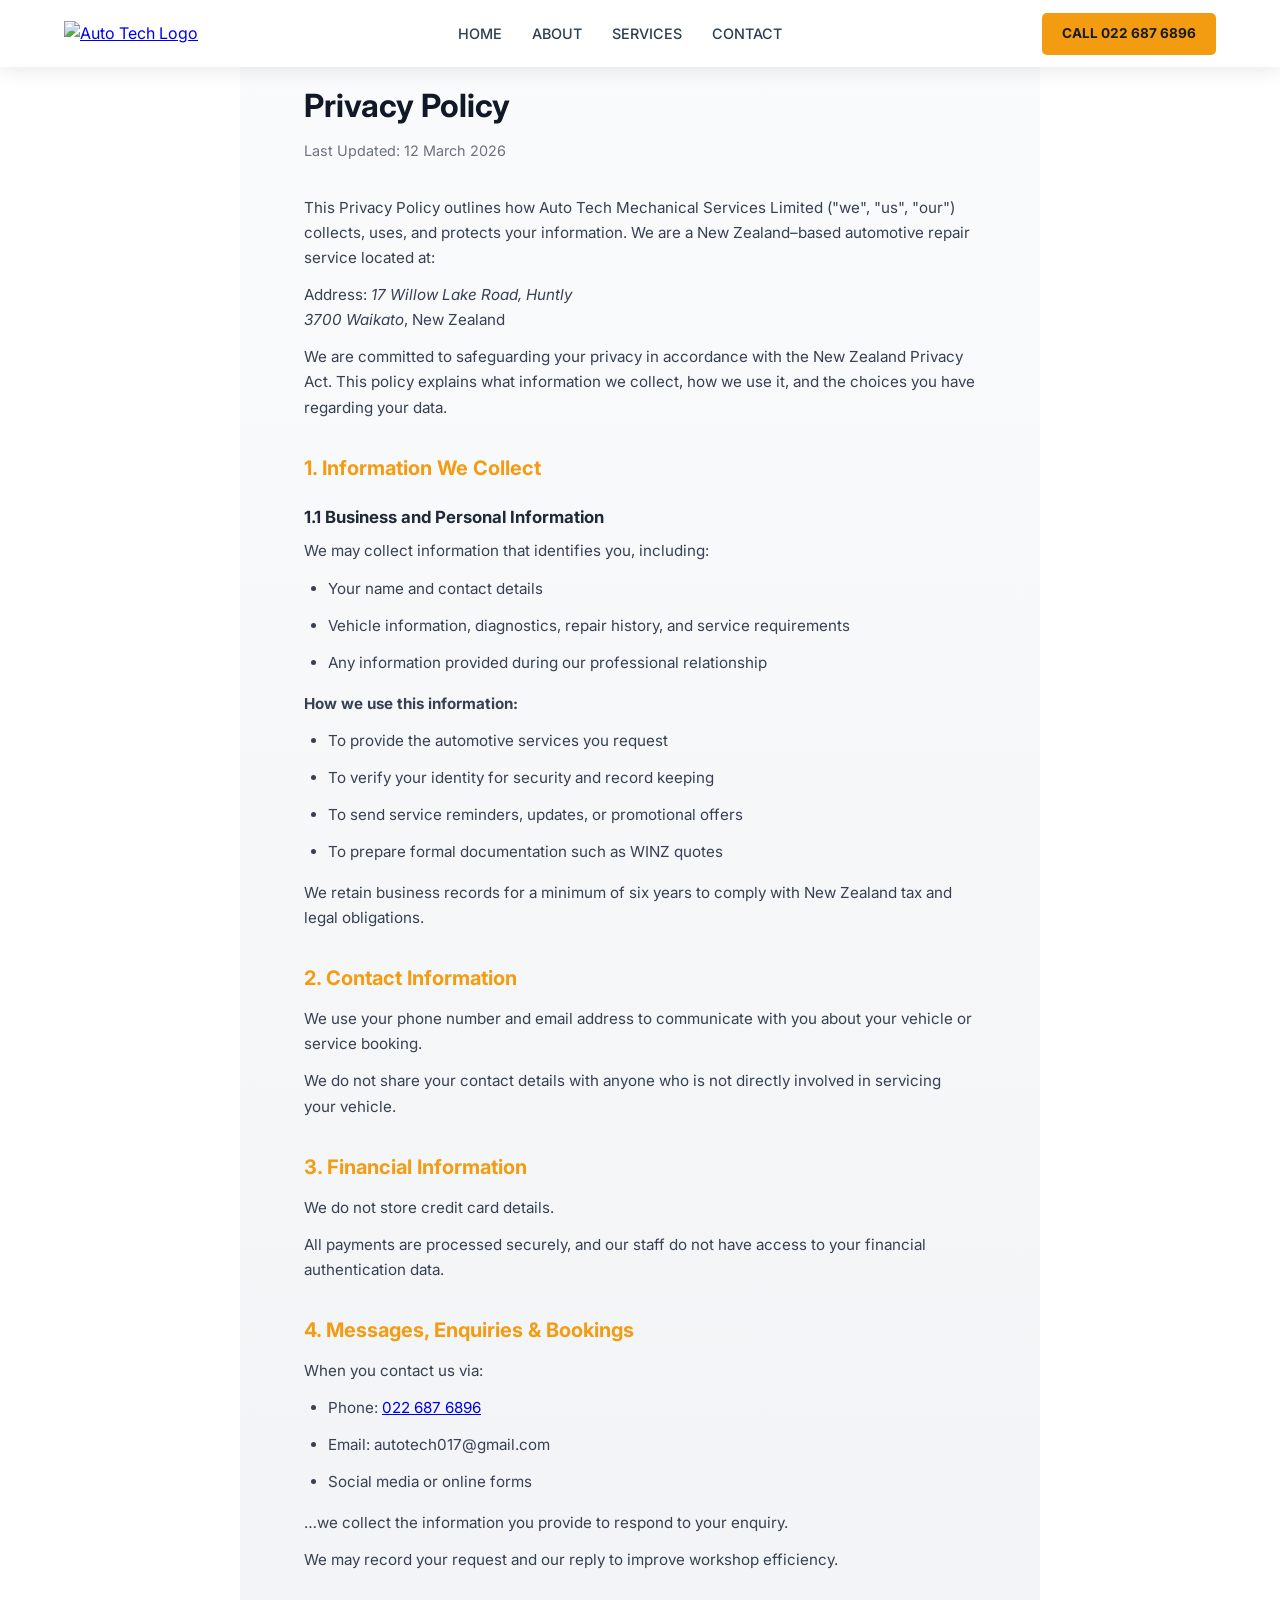
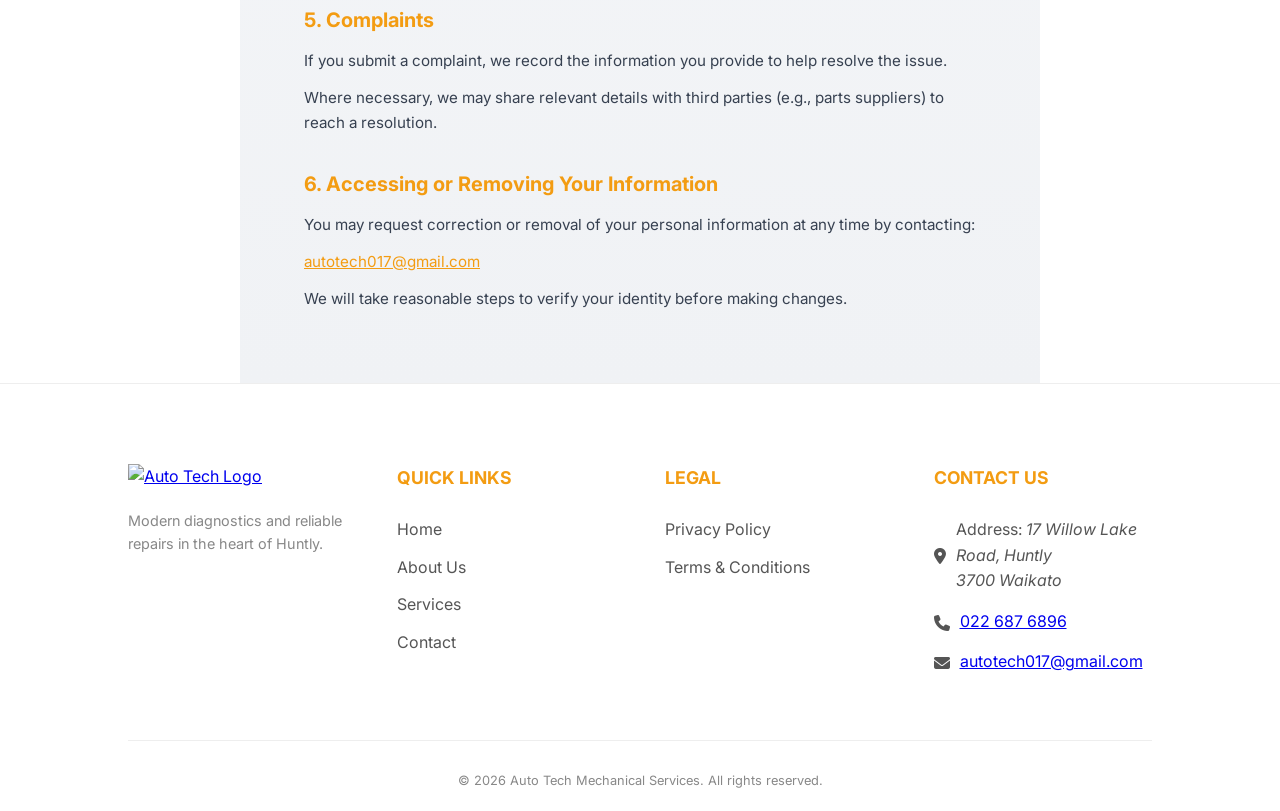
==== privacy.html @ fe9e1974 "Update header and footer in multiple HTML files: Wrap logo images in anchor tags for improved naviga" ====
<!DOCTYPE html>
<html lang="en">

<head>
  <meta charset="UTF-8">
  <meta name="viewport" content="width=device-width, initial-scale=1.0">
  <title>Privacy Policy | Auto Tech Mechanical Services</title>
  <meta name="description"
    content="Privacy Policy for Auto Tech Mechanical Services Limited. How we collect, use, and protect your information.">
  <link rel="stylesheet" href="assets/css/styles.css">
  <link rel="stylesheet" href="https://cdnjs.cloudflare.com/ajax/libs/font-awesome/6.4.0/css/all.min.css">
  <link href="https://fonts.googleapis.com/css2?family=Inter:wght@400;500;700;800;900&display=swap" rel="stylesheet">
  <style>
    .legal-page { max-width: 800px; margin: 0 auto; padding: 80px 5% 60px; color: #374151; }
    .legal-page h1 { font-size: 2rem; margin-bottom: 0.5rem; color: #111827; }
    .legal-page .updated { color: #6b7280; font-size: 0.9rem; margin-bottom: 2rem; }
    .legal-page h2 { font-size: 1.25rem; margin-top: 2rem; margin-bottom: 0.75rem; color: var(--primary-color); }
    .legal-page h3 { font-size: 1.05rem; margin-top: 1.25rem; margin-bottom: 0.5rem; color: #1f2937; }
    .legal-page p, .legal-page li { margin-bottom: 0.75rem; line-height: 1.65; font-size: 0.95rem; }
    .legal-page ul { padding-left: 1.5rem; margin-bottom: 1rem; }
  </style>
</head>

<body>
  <header>
    <div class="logo">
      <a href="index.html#hero">
        <img src="assets/img/logo-white.png" alt="Auto Tech Logo" class="header-logo">
      </a>
    </div>
    <nav>
      <ul class="nav-links">
        <li><a href="index.html#hero">Home</a></li>
        <li><a href="pages/about.html">About</a></li>
        <li><a href="pages/services.html">Services</a></li>
        <li><a href="pages/contact.html">Contact</a></li>
      </ul>
    </nav>
    <div class="header-right">
      <a href="tel:0226876896" class="cta-button">Call 022 687 6896</a>
      <div class="menu-toggle" id="mobile-menu">
        <i class="fas fa-bars"></i>
      </div>
    </div>
  </header>

  <main class="legal-page page-main-light" style="min-height: calc(100vh - 80px);">
    <h1>Privacy Policy</h1>
    <p class="updated">Last Updated: 12 March 2026</p>

    <p>This Privacy Policy outlines how Auto Tech Mechanical Services Limited ("we", "us", "our") collects, uses, and protects your information. We are a New Zealand–based automotive repair service located at:</p>
    <p>Address: <em>17 Willow Lake Road, Huntly</em><br><em>3700 Waikato</em>, New Zealand</p>
    <p>We are committed to safeguarding your privacy in accordance with the New Zealand Privacy Act. This policy explains what information we collect, how we use it, and the choices you have regarding your data.</p>

    <h2>1. Information We Collect</h2>
    <h3>1.1 Business and Personal Information</h3>
    <p>We may collect information that identifies you, including:</p>
    <ul>
      <li>Your name and contact details</li>
      <li>Vehicle information, diagnostics, repair history, and service requirements</li>
      <li>Any information provided during our professional relationship</li>
    </ul>
    <p><strong>How we use this information:</strong></p>
    <ul>
      <li>To provide the automotive services you request</li>
      <li>To verify your identity for security and record keeping</li>
      <li>To send service reminders, updates, or promotional offers</li>
      <li>To prepare formal documentation such as WINZ quotes</li>
    </ul>
    <p>We retain business records for a minimum of six years to comply with New Zealand tax and legal obligations.</p>

    <h2>2. Contact Information</h2>
    <p>We use your phone number and email address to communicate with you about your vehicle or service booking.</p>
    <p>We do not share your contact details with anyone who is not directly involved in servicing your vehicle.</p>

    <h2>3. Financial Information</h2>
    <p>We do not store credit card details.</p>
    <p>All payments are processed securely, and our staff do not have access to your financial authentication data.</p>

    <h2>4. Messages, Enquiries &amp; Bookings</h2>
    <p>When you contact us via:</p>
    <ul>
      <li>Phone: <a href="tel:0226876896">022 687 6896</a></li>
      <li>Email: autotech017@gmail.com</li>
      <li>Social media or online forms</li>
    </ul>
    <p>…we collect the information you provide to respond to your enquiry.</p>
    <p>We may record your request and our reply to improve workshop efficiency.</p>

    <h2>5. Complaints</h2>
    <p>If you submit a complaint, we record the information you provide to help resolve the issue.</p>
    <p>Where necessary, we may share relevant details with third parties (e.g., parts suppliers) to reach a resolution.</p>

    <h2>6. Accessing or Removing Your Information</h2>
    <p>You may request correction or removal of your personal information at any time by contacting:</p>
    <p><a href="mailto:autotech017@gmail.com" style="color: #f39c12;">autotech017@gmail.com</a></p>
    <p>We will take reasonable steps to verify your identity before making changes.</p>
  </main>

  <footer style="margin-top: 0;">
    <div class="footer-grid">
      <div class="footer-col">
        <div class="footer-logo-container">
          <a href="index.html#hero">
            <img src="assets/img/logo-white.png" alt="Auto Tech Logo" class="footer-logo">
          </a>
        </div>
        <p style="color: #888; font-size: 0.9rem;">Modern diagnostics and reliable repairs in the heart of Huntly.</p>
      </div>
      <div class="footer-col">
        <h4>Quick Links</h4>
        <ul>
          <li><a href="index.html#hero">Home</a></li>
          <li><a href="pages/about.html">About Us</a></li>
          <li><a href="pages/services.html">Services</a></li>
          <li><a href="pages/contact.html">Contact</a></li>
        </ul>
      </div>
      <div class="footer-col">
        <h4>Legal</h4>
        <ul>
          <li><a href="privacy.html">Privacy Policy</a></li>
          <li><a href="terms.html">Terms &amp; Conditions</a></li>
        </ul>
      </div>
      <div class="footer-col contact-info">
        <h4>Contact Us</h4>
        <p><i class="fas fa-map-marker-alt"></i><span class="footer-address-text">Address: <em>17 Willow Lake Road, Huntly</em><br><em>3700 Waikato</em></span></p>
        <p><i class="fas fa-phone"></i> <a href="tel:0226876896">022 687 6896</a></p>
        <p><i class="fas fa-envelope"></i> <a href="mailto:autotech017@gmail.com">autotech017@gmail.com</a></p>
      </div>
    </div>
    <div class="copyright">
      &copy; 2026 Auto Tech Mechanical Services. All rights reserved.
    </div>
  </footer>

  <script src="assets/js/script.js"></script>
</body>

</html>
---- assets/css/styles.css ----
:root {
    --primary-color: #f39c12;
    /* Vibrant Orange for accents */
    --secondary-color: #2c3e50;
    /* Deep Blue/Gray for structure */
    --accent-color: #e67e22;
    --text-color: #333;
    --light-text: #f4f4f4;
    --bg-color: #fff;
    --dark-bg: #1a1a1a;
    --glass-bg: rgba(255, 255, 255, 0.1);
    --transition: all 0.3s ease;
}

* {
    margin: 0;
    padding: 0;
    box-sizing: border-box;
    font-family: 'Inter', -apple-system, BlinkMacSystemFont, 'Segoe UI', Roboto, sans-serif;
}

body {
    background-color: var(--bg-color);
    color: var(--text-color);
    line-height: 1.6;
    overflow-x: hidden;
}

/* Header & Navigation */
header {
    background: #fff;
    backdrop-filter: blur(10px);
    position: fixed;
    width: 100%;
    z-index: 1000;
    padding: 0.8rem 5%;
    display: flex;
    justify-content: space-between;
    align-items: center;
    box-shadow: 0 2px 20px rgba(0, 0, 0, 0.1);
}

.header-right {
    display: flex;
    align-items: center;
    gap: 20px;
}

.menu-toggle {
    display: none;
    color: var(--secondary-color);
    font-size: 1.5rem;
    cursor: pointer;
}

.cta-button {
    background: var(--primary-color);
    color: #1a1a1a;
    padding: 10px 20px;
    border-radius: 5px;
    text-decoration: none;
    font-weight: 700;
    text-transform: uppercase;
    font-size: 0.85rem;
    transition: var(--transition);
    border: none;
    cursor: pointer;
    white-space: nowrap;
}

.cta-button:hover {
    background: #fff;
    transform: translateY(-2px);
    box-shadow: 0 5px 15px rgba(243, 156, 18, 0.4);
}

.logo {
    display: flex;
    align-items: center;
    transition: var(--transition);
}

.logo:hover {
    transform: translateY(-2px);
    opacity: 0.9;
}

.header-logo {
    height: 40px;
    width: auto;
}

.footer-logo-container {
    display: flex;
    margin-bottom: 20px;
    align-items: center;
}

.footer-logo {
    height: 55px;
    width: auto;
}

nav ul {
    display: flex;
    list-style: none;
    gap: 30px;
}

nav ul li a {
    text-decoration: none;
    color: var(--secondary-color);
    font-weight: 500;
    transition: var(--transition);
    font-size: 0.9rem;
    text-transform: uppercase;
}

nav ul li a:hover {
    color: var(--primary-color);
}

/* Hero Section */
#hero {
    height: 100vh;
    background: linear-gradient(rgba(0, 0, 0, 0.6), rgba(0, 0, 0, 0.8)), url('../img/auto_tech_hero.png') center/cover no-repeat;
    display: flex;
    flex-direction: column;
    justify-content: center;
    align-items: center;
    text-align: center;
    color: var(--light-text);
    padding: 0 10%;
}

#hero h1 {
    font-size: 4rem;
    margin-bottom: 20px;
    font-weight: 900;
    text-transform: uppercase;
    letter-spacing: -2px;
}

#hero h1 span {
    color: var(--primary-color);
}

#hero p {
    font-size: 1.2rem;
    max-width: 700px;
    margin-bottom: 40px;
    opacity: 0.9;
}

.hero-btns {
    display: flex;
    gap: 20px;
}

.secondary-btn {
    background: transparent;
    color: white;
    border: 2px solid white;
    padding: 12px 25px;
    border-radius: 5px;
    text-decoration: none;
    font-weight: 700;
    text-transform: uppercase;
    transition: var(--transition);
}

.secondary-btn:hover {
    background: white;
    color: #1a1a1a;
}

/* Services Section */
#services {
    padding: 100px 10%;
    background: #fdfdfd;
}

.section-header {
    text-align: center;
    margin-bottom: 60px;
}

.section-header h2 {
    font-size: 2.5rem;
    color: var(--secondary-color);
    text-transform: uppercase;
    margin-bottom: 15px;
}

.underline {
    width: 60px;
    height: 4px;
    background: var(--primary-color);
    margin: 0 auto;
}

.services-grid {
    display: grid;
    grid-template-columns: repeat(auto-fit, minmax(300px, 1fr));
    gap: 30px;
}

.service-card {
    background: white;
    padding: 40px;
    border-radius: 12px;
    box-shadow: 0 10px 40px rgba(0, 0, 0, 0.05);
    transition: var(--transition);
    border-bottom: 4px solid transparent;
}

.service-card:hover {
    transform: translateY(-10px);
    border-bottom: 4px solid var(--primary-color);
}

.service-card i {
    font-size: 2.5rem;
    color: var(--primary-color);
    margin-bottom: 20px;
    display: block;
}

.service-card h3 {
    margin-bottom: 15px;
    font-size: 1.4rem;
    color: var(--secondary-color);
}

.service-card p {
    color: #666;
    font-size: 0.95rem;
}

/* Premium Services Page Styles */
.premium-services-page {
    position: relative;
    background-color: var(--bg-color);
}

.premium-service-cards {
    display: flex;
    flex-direction: column;
    gap: 40px;
    max-width: 1000px;
    margin: 0 auto;
}

.p-service-card {
    display: flex;
    align-items: center;
    background: white;
    border-radius: 15px;
    padding: 40px;
    box-shadow: 0 15px 40px rgba(0, 0, 0, 0.06);
    transition: var(--transition);
    border-left: 5px solid transparent;
}

.p-service-card:hover {
    transform: translateY(-5px);
    box-shadow: 0 20px 50px rgba(0, 0, 0, 0.1);
    border-left: 5px solid var(--primary-color);
}

.p-service-icon {
    flex: 0 0 100px;
    height: 100px;
    background: rgba(243, 156, 18, 0.1);
    border-radius: 50%;
    display: flex;
    align-items: center;
    justify-content: center;
    margin-right: 40px;
}

.p-service-icon i {
    font-size: 2.5rem;
    color: var(--primary-color);
}

.p-service-content {
    flex: 1;
}

.p-service-content h3 {
    font-size: 1.8rem;
    color: var(--secondary-color);
    margin-bottom: 15px;
}

.p-service-content p {
    font-size: 1.1rem;
    color: #555;
    line-height: 1.6;
}

/* Light page wrapper (about, legal) */
.page-main-light {
    background: linear-gradient(180deg, #fafbfc 0%, #f0f2f5 100%);
    color: var(--text-color);
}

/* Premium About Section */
.premium-about-section {
    padding: 100px 10%;
    background: linear-gradient(rgba(0, 0, 0, 0.65), rgba(0, 0, 0, 0.75)), url('../img/auto_tech_hero.png') center/cover no-repeat;
    color: var(--text-color);
    position: relative;
    overflow: hidden;
}

.about-container {
    position: relative;
    z-index: 2;
    display: flex;
    gap: 60px;
    align-items: center;
    justify-content: space-between;
}

.about-text-content {
    flex: 1.2;
}

.premium-about-section .section-title {
    font-size: 3rem;
    text-transform: uppercase;
    font-weight: 900;
    margin-bottom: 30px;
    letter-spacing: 1px;
    color: #fff;
}

.premium-about-section .section-title span {
    color: var(--primary-color);
}

.premium-about-section .about-paragraphs p {
    font-size: 1.15rem;
    line-height: 1.8;
    margin-bottom: 20px;
    color: #e5e7eb;
}

.premium-about-section .about-paragraphs strong {
    color: var(--primary-color);
    font-weight: 700;
}

.section-title {
    font-size: 3rem;
    text-transform: uppercase;
    font-weight: 900;
    margin-bottom: 30px;
    letter-spacing: 1px;
    color: var(--secondary-color);
}

.section-title span {
    color: var(--primary-color);
}

.about-paragraphs p {
    font-size: 1.15rem;
    line-height: 1.8;
    margin-bottom: 20px;
    color: #374151;
}

.about-paragraphs strong {
    color: var(--primary-color);
    font-weight: 700;
}

.social-link {
    margin-top: 30px;
}

.social-link a {
    display: inline-flex;
    align-items: center;
    gap: 10px;
    background: #1877F2;
    color: #fff;
    padding: 12px 25px;
    border-radius: 8px;
    text-decoration: none;
    font-weight: 700;
    font-size: 1.1rem;
    transition: var(--transition);
}

.social-link a:hover {
    background: #166fe5;
    transform: translateY(-3px);
    box-shadow: 0 10px 20px rgba(24, 119, 242, 0.4);
}

.about-services-content {
    flex: 1;
    background: #fff;
    border: 1px solid #e5e7eb;
    padding: 40px;
    border-radius: 16px;
    box-shadow: 0 25px 50px -12px rgba(0, 0, 0, 0.08);
}

.services-list-title {
    font-size: 1.8rem;
    color: var(--primary-color);
    margin-bottom: 25px;
    text-transform: uppercase;
    border-bottom: 3px solid rgba(243, 156, 18, 0.35);
    padding-bottom: 15px;
}

.premium-services-list {
    list-style: none;
    display: grid;
    grid-template-columns: 1fr 1fr;
    gap: 20px 15px;
}

.premium-services-list li {
    font-size: 1.05rem;
    display: flex;
    align-items: flex-start;
    gap: 12px;
    transition: var(--transition);
    line-height: 1.4;
    color: #374151;
}

.premium-services-list li:hover {
    transform: translateX(5px);
    color: var(--primary-color);
}

.premium-services-list li i {
    color: var(--primary-color);
    font-size: 1.2rem;
    margin-top: 3px;
    flex-shrink: 0;
}

/* Footer */
footer {
    background: #fff;
    color: var(--text-color);
    padding: 80px 10% 20px;
    border-top: 1px solid #eee;
}

.footer-grid {
    display: grid;
    grid-template-columns: repeat(auto-fit, minmax(200px, 1fr));
    gap: 50px;
    margin-bottom: 50px;
}

.footer-col h4 {
    margin-bottom: 25px;
    font-size: 1.1rem;
    text-transform: uppercase;
    color: var(--primary-color);
}

.footer-col ul {
    list-style: none;
}

.footer-col ul li {
    margin-bottom: 12px;
}

.footer-col ul li a {
    color: #555;
    text-decoration: none;
    transition: var(--transition);
}

.footer-col ul li a:hover {
    color: var(--primary-color);
    padding-left: 5px;
}

.contact-info p {
    margin-bottom: 15px;
    display: flex;
    align-items: center;
    gap: 10px;
    color: #555;
}

.contact-info p i {
    margin-top: 2px;
}

.contact-info p a {
    word-break: break-all;
}

.copyright {
    text-align: center;
    padding-top: 30px;
    border-top: 1px solid #eee;
    font-size: 0.8rem;
    color: #888;
}

/* Contact Page / Section */
.contact-section {
    padding: 120px 10% 60px;
    background: var(--bg-color);
    display: flex;
    gap: 50px;
    align-items: flex-start;
    min-height: 80vh;
}

.contact-info-block {
    flex: 1;
}

.contact-info-block h2 {
    font-size: 2.5rem;
    margin-bottom: 20px;
    color: var(--secondary-color);
    text-transform: uppercase;
}

.contact-info-block h2 span {
    color: var(--primary-color);
}

.contact-info-block p {
    color: #666;
    margin-bottom: 30px;
    font-size: 1.1rem;
}

.contact-details-list {
    list-style: none;
}

.contact-details-list li {
    margin-bottom: 20px;
    display: flex;
    align-items: center;
    gap: 15px;
    font-size: 1.1rem;
    color: var(--secondary-color);
    font-weight: 500;
}

.contact-details-list li a {
    word-break: break-all;
}

.contact-details-list i {
    font-size: 1.5rem;
    color: var(--primary-color);
    width: 30px;
    text-align: center;
}

.contact-address-text,
.footer-address-text {
    display: inline-block;
}

.contact-form-block {
    flex: 1;
    background: white;
    padding: 40px;
    border-radius: 12px;
    box-shadow: 0 10px 40px rgba(0, 0, 0, 0.05);
    width: 100%;
}

.contact-form-block form {
    display: flex;
    flex-direction: column;
    gap: 20px;
}

.contact-form-block input,
.contact-form-block textarea {
    width: 100%;
    padding: 15px;
    border: 1px solid #ddd;
    border-radius: 5px;
    font-size: 1rem;
    font-family: inherit;
    transition: var(--transition);
}

.contact-form-block input:focus,
.contact-form-block textarea:focus {
    outline: none;
    border-color: var(--primary-color);
}

.submit-btn {
    background: var(--primary-color);
    color: #1a1a1a;
    padding: 15px;
    border: none;
    border-radius: 5px;
    font-size: 1.1rem;
    font-weight: 700;
    text-transform: uppercase;
    cursor: pointer;
    transition: var(--transition);
}

.submit-btn:hover {
    background: #1a1a1a;
    color: white;
    transform: translateY(-2px);
}

/* ========== RESPONSIVE ========== */

/* Base responsive */
img {
    max-width: 100%;
    height: auto;
}

/* Tablet and below */
@media (max-width: 992px) {
    header {
        padding: 0.6rem 4%;
    }

    #hero h1 {
        font-size: 3rem;
    }

    #hero p {
        font-size: 1.1rem;
    }

    .section-header h2 {
        font-size: 2rem;
    }

    #services {
        padding: 80px 5%;
    }

    .services-grid {
        gap: 25px;
    }

    .premium-about-section {
        padding: 60px 5%;
    }

    .about-container {
        gap: 40px;
    }

    .section-title {
        font-size: 2.5rem;
    }

    .contact-section {
        padding: 100px 5% 50px;
        gap: 40px;
    }

    .contact-info-block h2 {
        font-size: 2rem;
    }

    footer {
        padding: 60px 5% 20px;
    }

    .footer-grid {
        gap: 40px;
        margin-bottom: 40px;
    }

    .index-about-section {
        flex-direction: column !important;
        padding: 60px 5% !important;
        gap: 30px !important;
        text-align: center;
    }

    .index-about-copy {
        max-width: 100% !important;
    }

    .index-about-section .about-stats {
        flex-wrap: wrap !important;
        justify-content: center;
        gap: 28px !important;
    }

    .index-about-badge {
        order: -1;
    }

    .index-about-badge .about-badge-track {
        width: 70px !important;
        height: 200px !important;
    }

    .index-about-badge .about-badge-track i {
        font-size: 3rem !important;
    }
}

/* Mobile */
@media (max-width: 768px) {
    header {
        padding: 0.5rem 4%;
    }

    .header-logo {
        height: 34px;
    }

    .menu-toggle {
        display: flex !important;
        align-items: center;
        justify-content: center;
        min-width: 44px;
        min-height: 44px;
    }

    nav {
        display: none;
        position: absolute;
        top: 100%;
        left: 0;
        width: 100%;
        background: #fff;
        padding: 20px;
        box-shadow: 0 10px 20px rgba(0, 0, 0, 0.1);
    }

    nav.active {
        display: block;
    }

    nav ul {
        flex-direction: column;
        gap: 16px;
        text-align: center;
    }

    nav ul li a {
        display: block;
        padding: 12px;
        min-height: 44px;
        display: flex;
        align-items: center;
        justify-content: center;
    }

    .cta-button {
        padding: 10px 16px;
        font-size: 0.8rem;
        min-height: 44px;
        display: inline-flex;
        align-items: center;
        justify-content: center;
    }

    #hero {
        padding: 0 5%;
        min-height: 100vh;
        min-height: 100dvh;
    }

    #hero h1 {
        font-size: 2.2rem;
        line-height: 1.2;
    }

    #hero p {
        font-size: 1rem;
        margin-bottom: 30px;
    }

    .hero-btns {
        flex-direction: column;
        width: 100%;
        max-width: 280px;
        gap: 12px;
    }

    .hero-btns a {
        width: 100%;
        text-align: center;
        min-height: 48px;
        display: flex;
        align-items: center;
        justify-content: center;
    }

    .section-header h2 {
        font-size: 1.75rem;
    }

    #services {
        padding: 60px 5%;
    }

    .services-grid {
        grid-template-columns: 1fr;
        gap: 20px;
    }

    .service-card {
        padding: 28px 24px;
    }

    .service-card i {
        font-size: 2rem;
    }

    .service-card h3 {
        font-size: 1.25rem;
    }

    .about-container {
        flex-direction: column;
        text-align: center;
        gap: 30px;
    }

    .about-text-content {
        order: 1;
    }

    .about-services-content {
        order: 2;
        padding: 28px 24px;
    }

    .section-title {
        font-size: 2rem;
    }

    .about-paragraphs p {
        font-size: 1rem;
    }

    .premium-services-list {
        grid-template-columns: 1fr;
        text-align: left;
    }

    .premium-about-section {
        padding: 60px 5%;
    }

    .contact-section {
        flex-direction: column;
        padding: 90px 5% 40px;
        gap: 30px;
    }

    .contact-info-block h2 {
        font-size: 1.75rem;
    }

    .contact-form-block {
        padding: 28px 24px;
    }

    .contact-form-block input,
    .contact-form-block textarea {
        padding: 14px;
    }

    .submit-btn {
        min-height: 48px;
    }

    .p-service-card {
        flex-direction: column;
        text-align: center;
        padding: 28px 24px;
    }

    .p-service-icon {
        margin-right: 0;
        margin-bottom: 20px;
        flex: 0 0 80px;
        height: 80px;
    }

    .p-service-icon i {
        font-size: 2rem;
    }

    .p-service-content h3 {
        font-size: 1.5rem;
    }

    .p-service-content p {
        font-size: 1rem;
    }

    .premium-services-page {
        padding: 40px 5% !important;
    }

    footer {
        padding: 50px 5% 20px;
    }

    .footer-grid {
        grid-template-columns: 1fr;
        gap: 35px;
        margin-bottom: 35px;
        text-align: center;
    }

    .footer-logo-container {
        justify-content: center;
    }

    .footer-col ul {
        padding-left: 0;
    }

    .contact-info p {
        justify-content: center;
    }

    .copyright {
        font-size: 0.75rem;
        padding-top: 25px;
        line-height: 1.6;
    }

    .index-about-section .about-heading {
        font-size: 1.75rem !important;
    }

    .index-about-section .about-intro,
    .index-about-section p {
        font-size: 1rem !important;
    }

    .index-about-section .about-stat-value {
        font-size: 2rem !important;
    }

    .index-about-section .about-stats {
        gap: 24px !important;
    }
}

/* Small phones */
@media (max-width: 480px) {
    header {
        padding: 0.5rem 3%;
    }

    .cta-button {
        white-space: normal;
        text-align: center;
        padding: 10px 12px;
        font-size: 0.75rem;
    }

    #hero h1 {
        font-size: 1.85rem;
    }

    #hero p {
        font-size: 0.95rem;
    }

    .section-header h2 {
        font-size: 1.5rem;
    }

    #services {
        padding: 50px 4%;
    }

    .service-card {
        padding: 24px 20px;
    }

    .premium-about-section {
        padding: 50px 4%;
    }

    .about-container {
        gap: 24px;
    }

    .section-title {
        font-size: 1.75rem;
    }

    .about-services-content {
        padding: 24px 20px;
    }

    .services-list-title {
        font-size: 1.5rem;
    }

    .contact-section {
        padding: 80px 4% 30px;
    }

    .contact-info-block h2 {
        font-size: 1.5rem;
    }

    .contact-form-block {
        padding: 24px 20px;
    }

    footer {
        padding: 40px 4% 20px;
    }

    .footer-col h4 {
        font-size: 1rem;
    }

    .index-about-section {
        padding: 50px 4% !important;
    }

    .index-about-section .about-heading {
        font-size: 1.5rem !important;
    }

    .index-about-section .about-stats {
        flex-direction: column;
        align-items: center;
    }
}

/* Legal pages responsive */
@media (max-width: 768px) {
    .legal-page {
        padding: 80px 5% 50px !important;
    }

    .legal-page h1 {
        font-size: 1.75rem;
    }

    .legal-page h2 {
        font-size: 1.15rem;
    }
}

@media (max-width: 480px) {
    .legal-page {
        padding: 70px 4% 40px !important;
    }

    .legal-page h1 {
        font-size: 1.5rem;
    }
}

/* Map section */
@media (max-width: 768px) {
    .map-section {
        height: 350px !important;
    }
}

@media (max-width: 480px) {
    .map-section {
        height: 280px !important;
    }
}

/* Prevent horizontal scroll */
html {
    overflow-x: hidden;
}
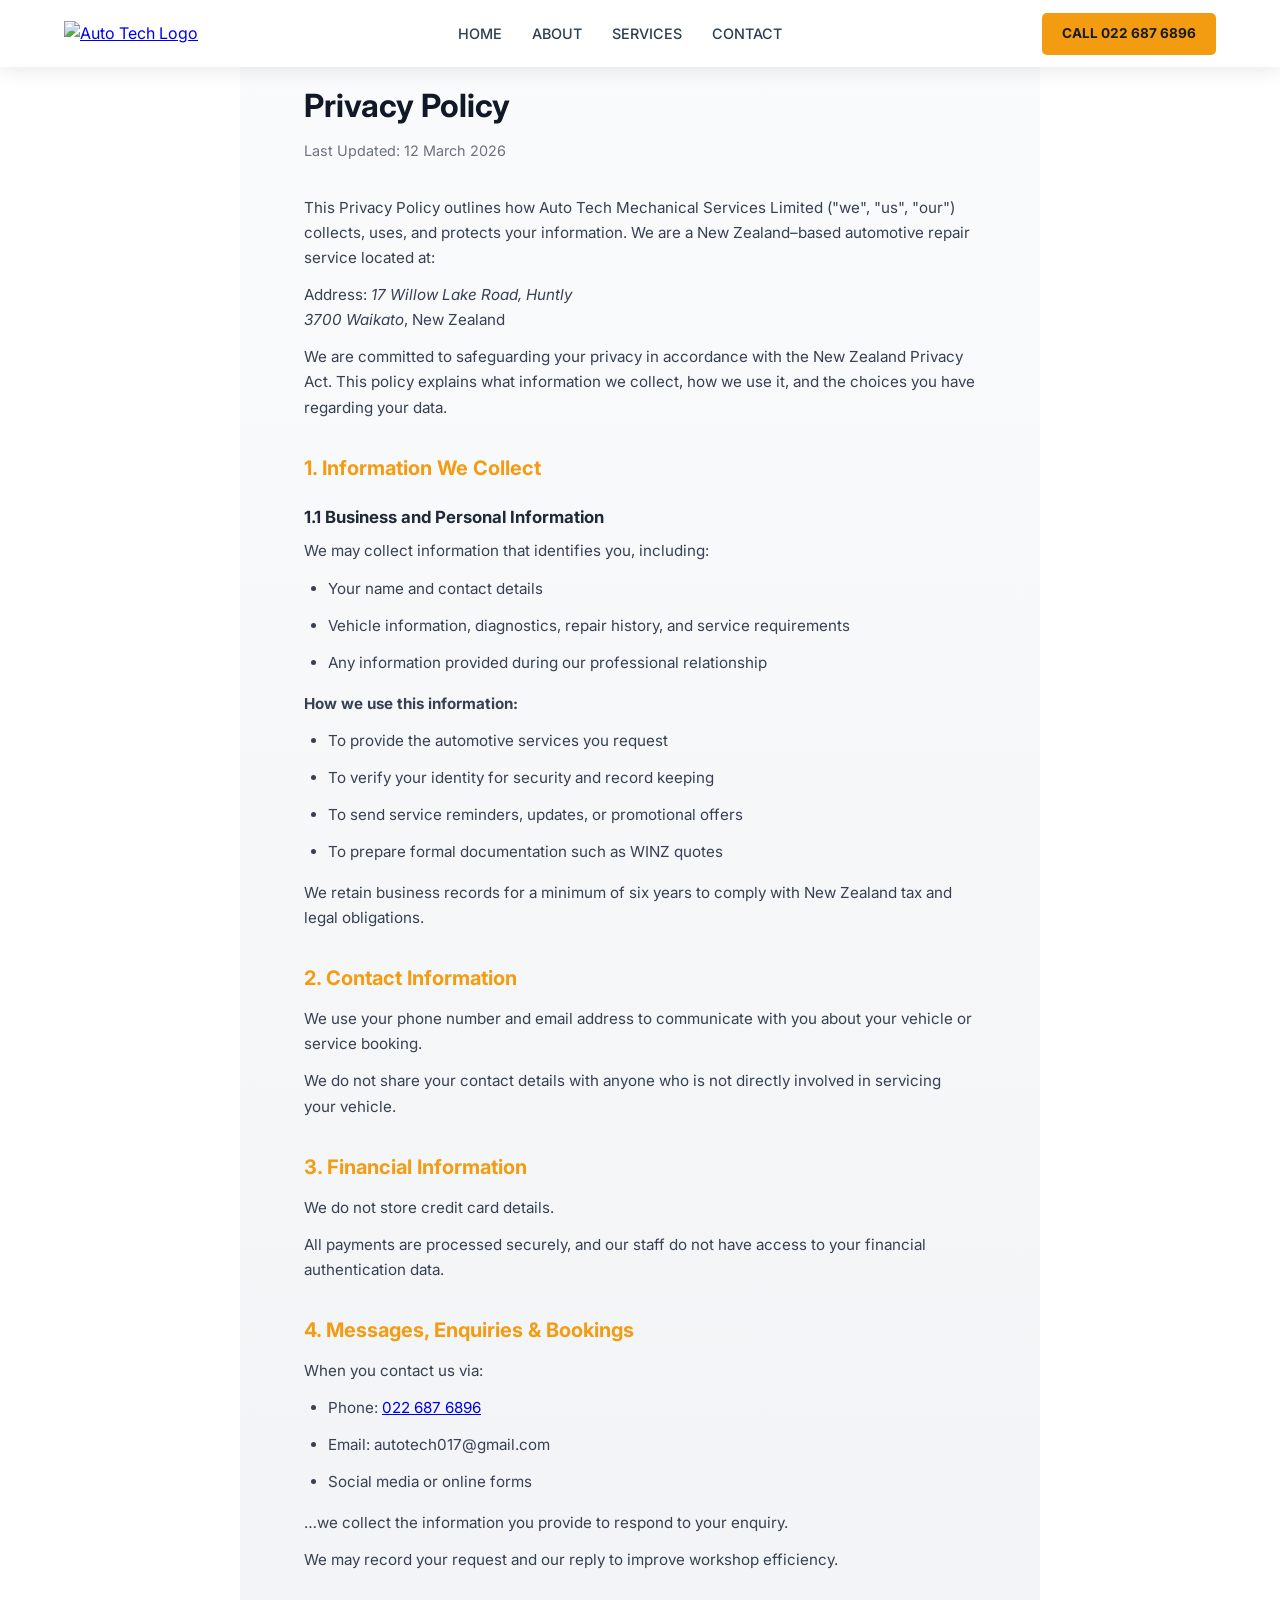
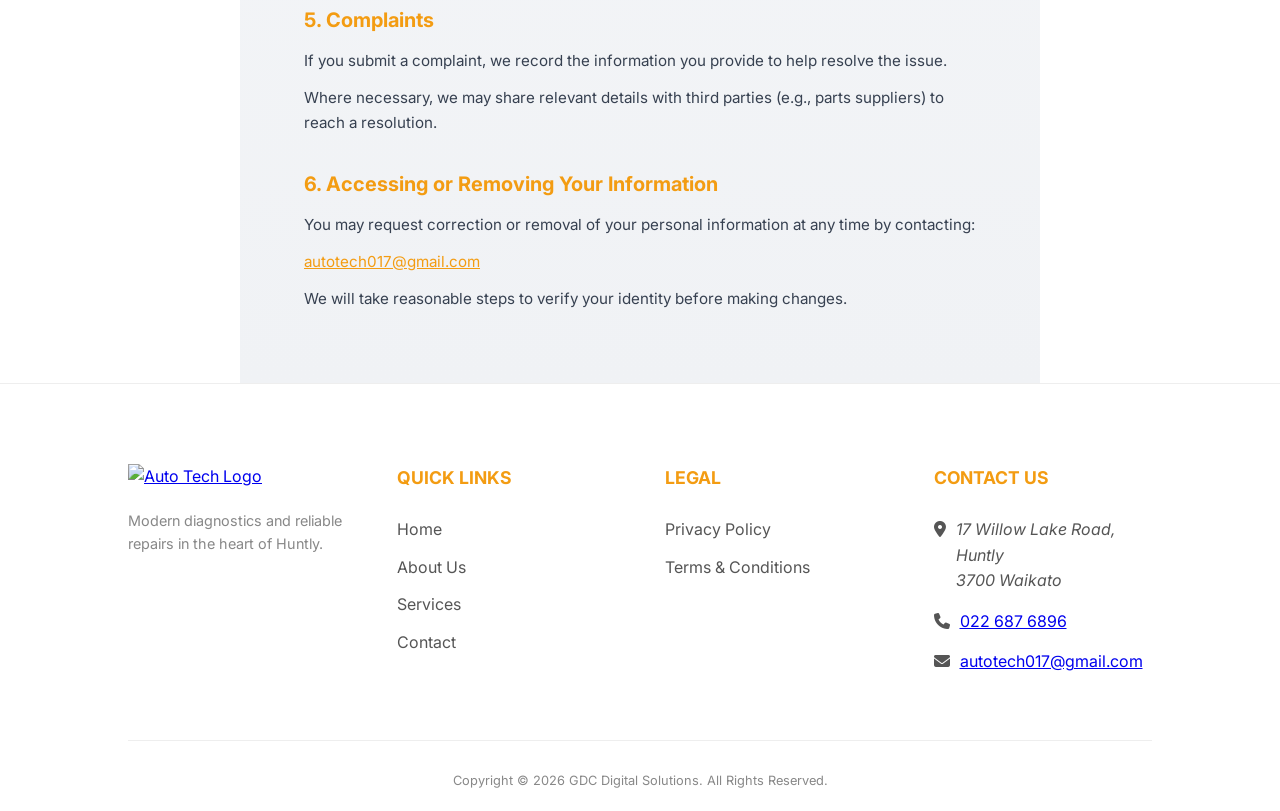
==== commit cfbaaf84: "Add WINZ Quote service: Introduce a new service card for WINZ Quote preparation in index.html and se" ====
--- a/privacy.html
+++ b/privacy.html
@@ -125,13 +125,13 @@
       </div>
       <div class="footer-col contact-info">
         <h4>Contact Us</h4>
-        <p><i class="fas fa-map-marker-alt"></i><span class="footer-address-text">Address: <em>17 Willow Lake Road, Huntly</em><br><em>3700 Waikato</em></span></p>
+        <p><i class="fas fa-map-marker-alt"></i><span class="footer-address-text"><em>17 Willow Lake Road, Huntly</em><br><em>3700 Waikato</em></span></p>
         <p><i class="fas fa-phone"></i> <a href="tel:0226876896">022 687 6896</a></p>
         <p><i class="fas fa-envelope"></i> <a href="mailto:autotech017@gmail.com">autotech017@gmail.com</a></p>
       </div>
     </div>
     <div class="copyright">
-      &copy; 2026 Auto Tech Mechanical Services. All rights reserved.
+      Copyright &copy; 2026 GDC Digital Solutions. All Rights Reserved.
     </div>
   </footer>
 
--- a/assets/css/styles.css
+++ b/assets/css/styles.css
@@ -418,6 +418,7 @@
     text-transform: uppercase;
     border-bottom: 3px solid rgba(243, 156, 18, 0.35);
     padding-bottom: 15px;
+    white-space: nowrap;
 }
 
 .premium-services-list {
@@ -425,6 +426,35 @@
     display: grid;
     grid-template-columns: 1fr 1fr;
     gap: 20px 15px;
+}
+
+.services-header-row {
+    display: flex;
+    align-items: baseline;
+    justify-content: space-between;
+    gap: 16px;
+}
+
+.services-link-btn {
+    padding: 8px 16px;
+    border-radius: 999px;
+    border: 1px solid rgba(243, 156, 18, 0.6);
+    background: rgba(243, 156, 18, 0.06);
+    color: var(--secondary-color);
+    font-size: 0.85rem;
+    font-weight: 600;
+    text-decoration: none;
+    text-transform: uppercase;
+    letter-spacing: 0.04em;
+    white-space: nowrap;
+    transition: var(--transition);
+}
+
+.services-link-btn:hover {
+    background: var(--primary-color);
+    color: #1a1a1a;
+    box-shadow: 0 8px 18px rgba(243, 156, 18, 0.35);
+    transform: translateY(-1px);
 }
 
 .premium-services-list li {
@@ -493,13 +523,13 @@
 .contact-info p {
     margin-bottom: 15px;
     display: flex;
-    align-items: center;
+    align-items: flex-start;
     gap: 10px;
     color: #555;
 }
 
 .contact-info p i {
-    margin-top: 2px;
+    margin-top: 4px;
 }
 
 .contact-info p a {
